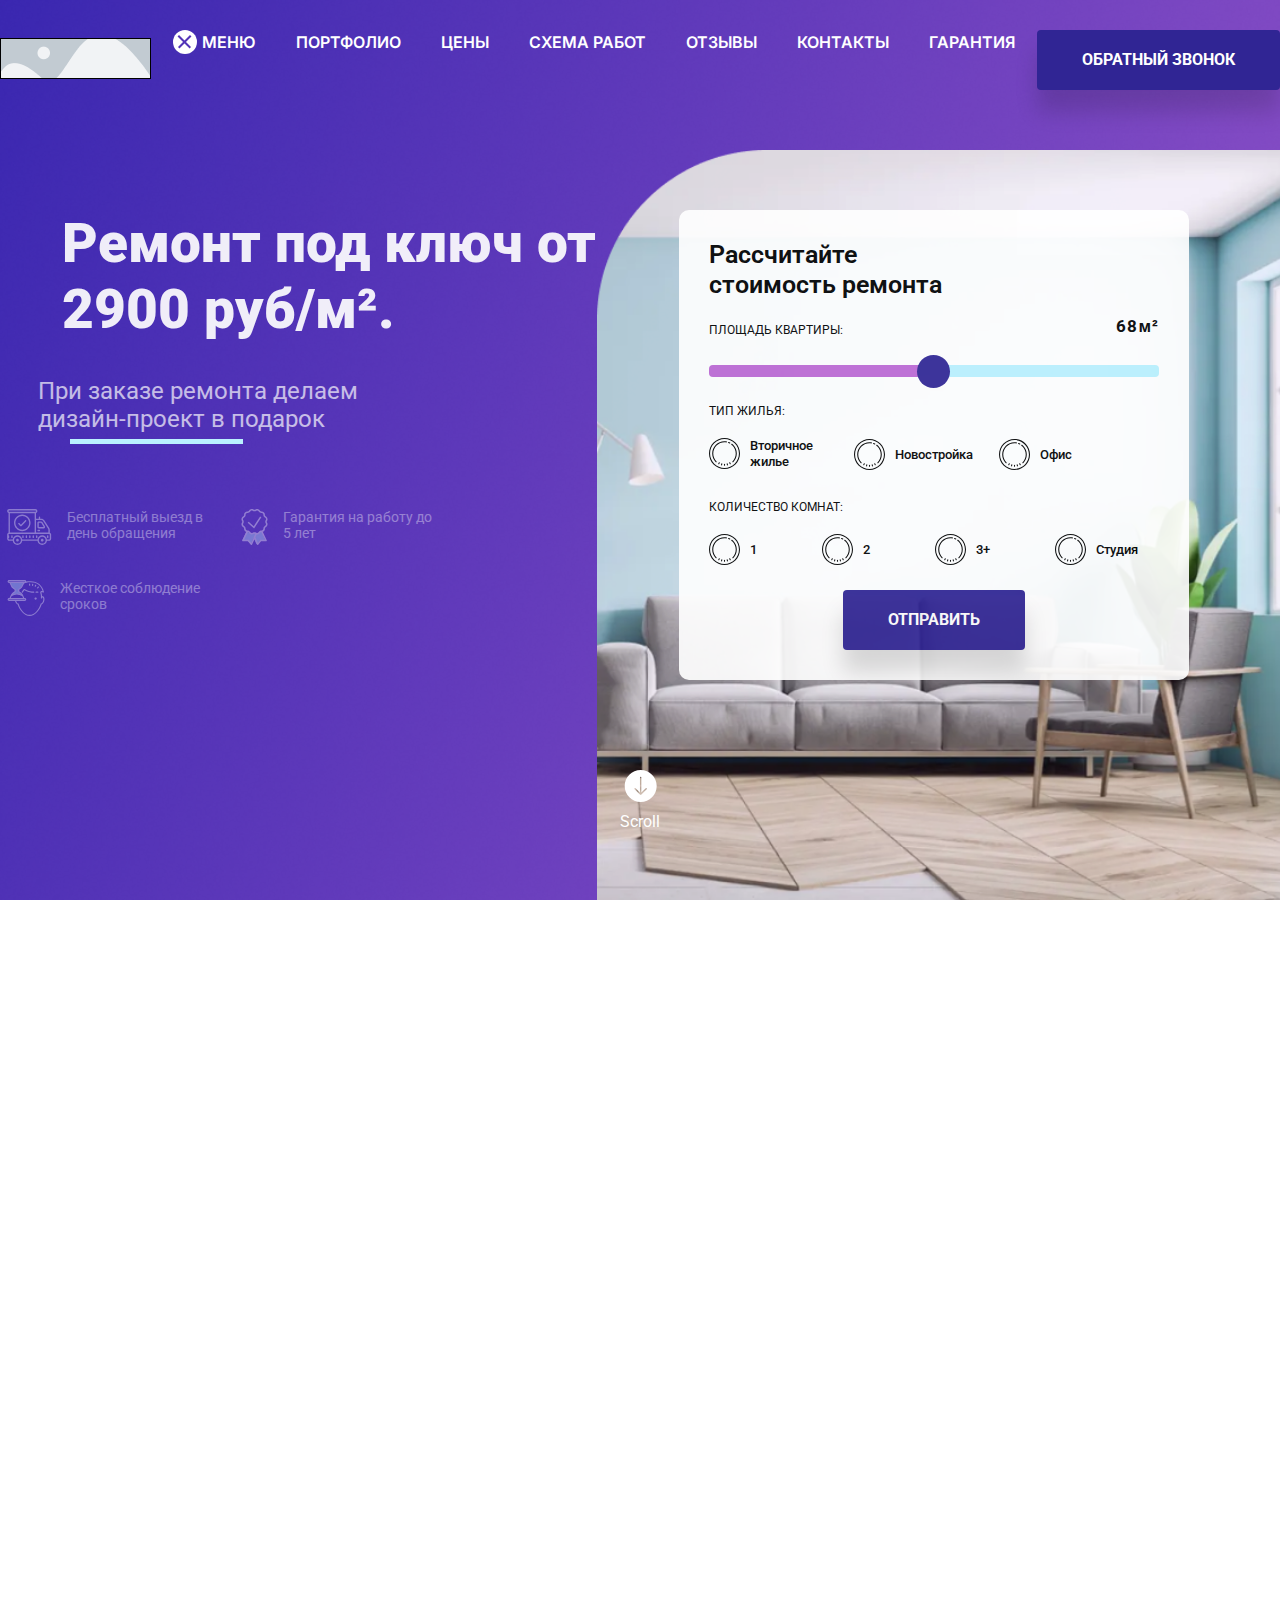
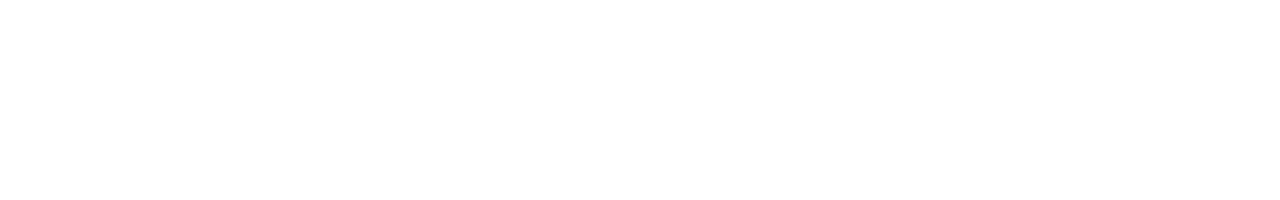
==== index.html @ f73b8dbe "first commit" ====
<!DOCTYPE html>
<html lang="en">

<head>
    <meta charset="UTF-8">
    <meta name="viewport" content="width=device-width, initial-scale=1.0">
    <link rel="stylesheet" href="/style.css">
    <link rel="preconnect" href="https://fonts.googleapis.com">
    <link rel="preconnect" href="https://fonts.gstatic.com" crossorigin>
    <link href="https://fonts.googleapis.com/css2?family=Roboto:wght@400;500;700;900&display=swap" rel="stylesheet">
    <link rel="preconnect" href="https://fonts.googleapis.com">
    <link rel="preconnect" href="https://fonts.gstatic.com" crossorigin>
    <link href="https://fonts.googleapis.com/css2?family=Inter&display=swap" rel="stylesheet">
    <script src="https://code.jquery.com/jquery-3.6.0.min.js"></script>
    <title>Тестовое задание</title>
</head>

<body>
    <header class="header">
        <a href="/index.html"><img class="header_logo" src="/img/logo.png" alt="logo"></a>
        <div class="links">
            <div class="link_close-btn">
                <img class="link_close-btn_img" src="/img/close_btn.svg" alt="close_btn">
                <a class="link" href="#">Меню</a>
            </div>
            <a href="#" class="link">Портфолио</a>
            <a href="/price.html" class="link">Цены</a>
            <a href="#" class="link">Схема работ</p>
                <a href="#" class="link">Отзывы</a>
                <a href="#" class="link">Контакты</a>
                <a href="#" class="link">Гарантия</a>
        </div>
        <button class="header_btn">Обратный звонок</button>
    </header>

    <div class="container-main-bn">
        <div class="container_promo">
            <p class="container_promo-heading animatedLeft">Ремонт под ключ от 2900 руб/м².</p>
            <p class="text-order animatedLeft">При заказе ремонта делаем дизайн-проект в подарок</p>
            <hr>
            <div class="container_advantages animatedLeft">
                <div class="container_advantages-item">
                    <img src="/img/car.svg" alt="#">
                    <p>Бесплатный выезд в день обращения</p>
                </div>
                <div class="container_advantages-item">
                    <img src="/img/garant.svg" alt="#">
                    <p>Гарантия на работу до 5 лет</p>
                </div>
                <div class="container_advantages-item">
                    <img src="/img/srok.svg" alt="#">
                    <p>Жесткое соблюдение сроков</p>
                </div>
            </div>
        </div>

        <div class="container_calculate_cost animatedRight">
            <p class="container_calculate_cost-heading">Рассчитайте стоимость ремонта</p>
            <div class="container_calculate_cost-square">
                <p class="container_calculate_cost-square-heading">
                    Площадь квартиры:
                </p>
                <p class="container_calculate_cost-square-value">
                    <span id="square-value">68</span>м²
                </p>
            </div>
            <input class="container_calculate_cost-range slider-progress" type="range" max="118" min="18">
            <p class="container_calculate_cost-radio">Тип жилья:</p>
            <div class="container_calculate_cost-radio-items">
                <div class="container_calculate_cost-radio-item">
                    <input type="radio" name="typeOfHousing" value="Вторичное жилье" id="secondHousing">
                    <label for="secondHousing">Вторичное жилье</label>
                </div>
                <div class="container_calculate_cost-radio-item">
                    <input type="radio" name="typeOfHousing" value="Новостройка" id="newBuilding">
                    <label for="newBuilding">Новостройка</label>
                </div>
                <div class="container_calculate_cost-radio-item">
                    <input type="radio" name="typeOfHousing" value="Офис" id="office">
                    <label for="office">Офис</label>
                </div>
            </div>
            <p class="container_calculate_cost-radio rooms">Количество комнат:</p>
            <div class="container_calculate_cost-radio-items rooms-items">
                <div class="container_calculate_cost-radio-item">
                    <input type="radio" name="countOfRooms" value="1" id="one">
                    <label for="one">1</label>
                </div>
                <div class="container_calculate_cost-radio-item">
                    <input type="radio" name="countOfRooms" value="2" id="two">
                    <label for="two">2</label>
                </div>
                <div class="container_calculate_cost-radio-item">
                    <input type="radio" name="countOfRooms" value="3+" id="threePlus">
                    <label for="threePlus">3+</label>
                </div>
                <div class="container_calculate_cost-radio-item">
                    <input type="radio" name="countOfRooms" value="Студия" id="studio">
                    <label for="studio">Студия</label>
                </div>
            </div>
            <button class="container_calculate_cost-btn">Отправить</button>

        </div>
        <div class="photo-container">
            <img id="scrollingImage" class="animatedRightPhoto" src="/img/img-right.png">
        </div>
    </div>
    <div class="arrow-down">
        <img src="/img/arrow_down.svg" alt="arrow-down">
        <p>Scroll</p>
    </div>
    <div class="block-down">
    </div>


    <script src="/scripts/script.js"></script>


</body>

</html>
---- style.css ----
* {
  box-sizing: border-box;
  margin: 0;
  padding: 0;
  font-family: "Roboto", sans-serif;
}

a{
  text-decoration: none;
  color: #fff;
}

body {
  background-image: url("/img/bg.png");
  background-repeat: no-repeat;
  background-attachment: fixed;
  background-size: cover;
  display: flex;
  flex-direction: column;
  align-items: center;
  overflow-x: hidden;
}

.header {
  display: flex;
  align-items: center;
  max-width: 1440px;
  width: 100%;
  margin-top: 30px;
  justify-content: space-between;
}

.header_btn {
  background-color: #302594;
  color: #fff;
  border-radius: 4px;
  border: none;
  outline: none;
  padding: 0px 45px;
  font-size: 16px;
  font-weight: 700;
  line-height: 60px;
  cursor: pointer;
  box-shadow: 0px 22px 22px 0px rgba(0, 0, 0, 0.15);
  text-transform: uppercase;
}

.links {
  color: #fff;
  display: flex;
  gap: 40px;
  align-items: center;
  align-self: flex-start;
}

.link{
  font-size: 16px;
  font-style: normal;
  font-weight: 600;
  line-height: normal;
  text-transform: uppercase;
  font-family: "Inter", sans-serif;
  cursor: pointer;
}

.link_close-btn {
  display: flex;
  align-items: center;
}

.link_close-btn_img {
  margin-right: 5px;
  cursor: pointer;
}

.container-main-bn{
  display: flex;
  height: calc(100vh - 190px);
  align-items: center;
  gap: 30px;
  justify-content: center;
}

.container_promo{
  max-width: 570px;
  width: 100vw; 
  max-height: 470px;
  height: 100vh;
  z-index: 100;
}

.container_promo-heading {
  color: #fff;
  font-size: 55px;
  font-style: normal;
  font-weight: 900;
  line-height: 66px;
}

.text-order {
  font-size: 24px;
  font-style: normal;
  font-weight: 400;
  line-height: normal;
  max-width: 332px;
  margin-top: 35px;
  margin-bottom: 6px;
  color: #fff;
}

hr {
  background-color: #baf1ff;
  width: 173px;
  height: 5px;
  border: none;
  margin-bottom: 65px;
}

.container_advantages {
  max-width: 451px;
  flex-wrap: wrap;
  display: flex;
  font-size: 14px;
  gap: 35px;
}

.container_advantages-item {
  color: #fff;
  display: flex;
  max-width: 199px;
  height: 36px;
  gap: 15px;
}

.container_calculate_cost {
  background-color: #fff;
  padding: 30px;
  border-radius: 10px;
  max-width: 510px;
  width: 100vw;
  max-height: 470px;
  display: flex;
  flex-direction: column;
  z-index: 100;
}

.container_calculate_cost-square {
  display: flex;
  justify-content: space-between;
  align-items: flex-end;
  margin-bottom: 21px;
  width: 100%;
}

.container_calculate_cost-heading {
  font-size: 25px;
  font-weight: 600;
  line-height: 30px;
  max-width: 265px;
}

.container_calculate_cost-square-heading {
  font-size: 12px;
  margin-top: 24px;
  font-weight: 400;
  line-height: 13px;
  text-transform: uppercase;
}

.container_calculate_cost-square-value {
  font-family: Arial;
  font-size: 17px;
  font-style: normal;
  font-weight: 700;
  line-height: 20px;
  letter-spacing: 1px;
}

.container_calculate_cost-range {
  height: 33px;
  -webkit-appearance: none;
  width: 100%;
  cursor: pointer;
}

.container_calculate_cost-range.slider-progress {
  --range: calc(var(--max) - var(--min));
  --ratio: calc((var(--value) - var(--min)) / var(--range));
  --sx: calc(0.5 * 33px + var(--ratio) * (100% - 33px));
}

.container_calculate_cost-range:focus {
  outline: none;
}

/*webkit*/
.container_calculate_cost-range::-webkit-slider-thumb {
  -webkit-appearance: none;
  width: 33px;
  height: 33px;
  border-radius: 100px;
  background: #302594;
  border: none;
  box-shadow: none;
  margin-top: calc(12px * 0.5 - 33px * 0.5);
}

.container_calculate_cost-range::-webkit-slider-runnable-track {
  height: 12px;
  border: none;
  border-radius: 4px;
  background: #baf1ff;
  box-shadow: none;
}

.container_calculate_cost-range.slider-progress::-webkit-slider-runnable-track {
  background: linear-gradient(#be69d5, #be69d5) 0 / var(--sx) 100% no-repeat,
    #baf1ff;
}

/*mozilla*/
.container_calculate_cost-range::-moz-range-thumb {
  width: 33px;
  height: 33px;
  border-radius: 100px;
  background: #302594;
  border: none;
  box-shadow: none;
}

.container_calculate_cost-range::-moz-range-track {
  height: 12px;
  border: none;
  background: #baf1ff;
  box-shadow: none;
  
}

.container_calculate_cost-range.slider-progress::-moz-range-track {
  background: linear-gradient(#be69d5, #be69d5) 0 / var(--sx) 100% no-repeat,
    #baf1ff;
}

/*ms*/
.container_calculate_cost-range::-ms-fill-upper {
  background: transparent;
  border-color: transparent;
}

.container_calculate_cost-range::-ms-fill-lower {
  background: transparent;
  border-color: transparent;
}

.container_calculate_cost-range::-ms-thumb {
  width: 33px;
  height: 33px;
  border-radius: 100px;
  background: #302594;
  border: none;
  box-shadow: none;
  margin-top: 0;
  box-sizing: border-box;
}

.container_calculate_cost-range::-ms-track {
  height: 12px;
  border-radius: 0;
  background: #baf1ff;
  border: none;
  box-shadow: none;
  box-sizing: border-box;
}

.container_calculate_cost-range.slider-progress::-ms-fill-lower {
  height: 12px;
  border-radius: 0px 0 0 0px;
  margin: -undefined 0 -undefined -undefined;
  background: #be69d5;
  border: none;
  border-right-width: 0;
}


.container_calculate_cost-radio-items{
  display: flex;
  margin-top: 20px;
  max-width: 372px;
  gap: 35px;
  
}

.container_calculate_cost-radio{
  font-size: 12px;
  text-transform: uppercase;
  margin-top: 20px;
}

.rooms{
  margin-top: 30px;
}

.container_calculate_cost-radio-item{
  display: flex;
  align-items: center;
  font-size: 13px;
  font-weight: 500;
  max-width: 110px;
  cursor: pointer;
}

.container_calculate_cost-radio-item input{
  display: none;
}

.container_calculate_cost-radio-item label{
  background: url(/img/radio_btn.svg);
  cursor: pointer;
  line-height: 31px;
  background-repeat: no-repeat;
  padding-left: 41px;
  display: inline-block;
  vertical-align: middle;
}

.container_calculate_cost-radio-item label[for="secondHousing"]{
  line-height: 16px;
}

.container_calculate_cost-radio-item input[type="radio"]:checked + label{
  background: url(/img/radio_btn_selected.svg);
  background-repeat: no-repeat;
}

.rooms-items{
  gap: 65px;
}

.container_calculate_cost-btn{
  background-color: #302594;
  color: #fff;
  border-radius: 4px;
  border: none;
  outline: none;
  padding: 0px 45px;
  font-size: 16px;
  font-weight: 700;
  line-height: 60px;
  cursor: pointer;
  box-shadow: 0px 22px 22px 0px rgba(0, 0, 0, 0.15);
  text-transform: uppercase;
  margin-top: 25px;
  align-self: center;
}



.arrow_down img{
  width: 32px;
  height: 32px;
  cursor: pointer;
}

.animatedLeft {
  position: relative;
  left: -100px;
  opacity: 0;
}

.animatedRight {
  position: relative;
  right: -100px;
  opacity: 0;
}

.animatedRightPhoto{
  position: absolute;
  opacity: 0;
  top: 150px;
  right: -250px;
  height: calc(100vh - 150px);
}

.block-down{
  background-color: #fff;
  height: 100vh;
  width: 100%;
}

.arrow-down {
  position: relative;
  bottom: 30px;
  margin: 0 auto;
  display: flex;
  flex-direction: column;
  gap: 10px;
  color: #fff;
  align-items: center;
  cursor: pointer;
  height: 100px;
}

.find-product{
  display: flex;
  gap: 10px;
}

.find-product input{
  padding: 5px 5px 5px 15px;
  font-size: 16px;
  outline: none;
  border-radius: 4px;
  border: none;
  width: 300px;
}
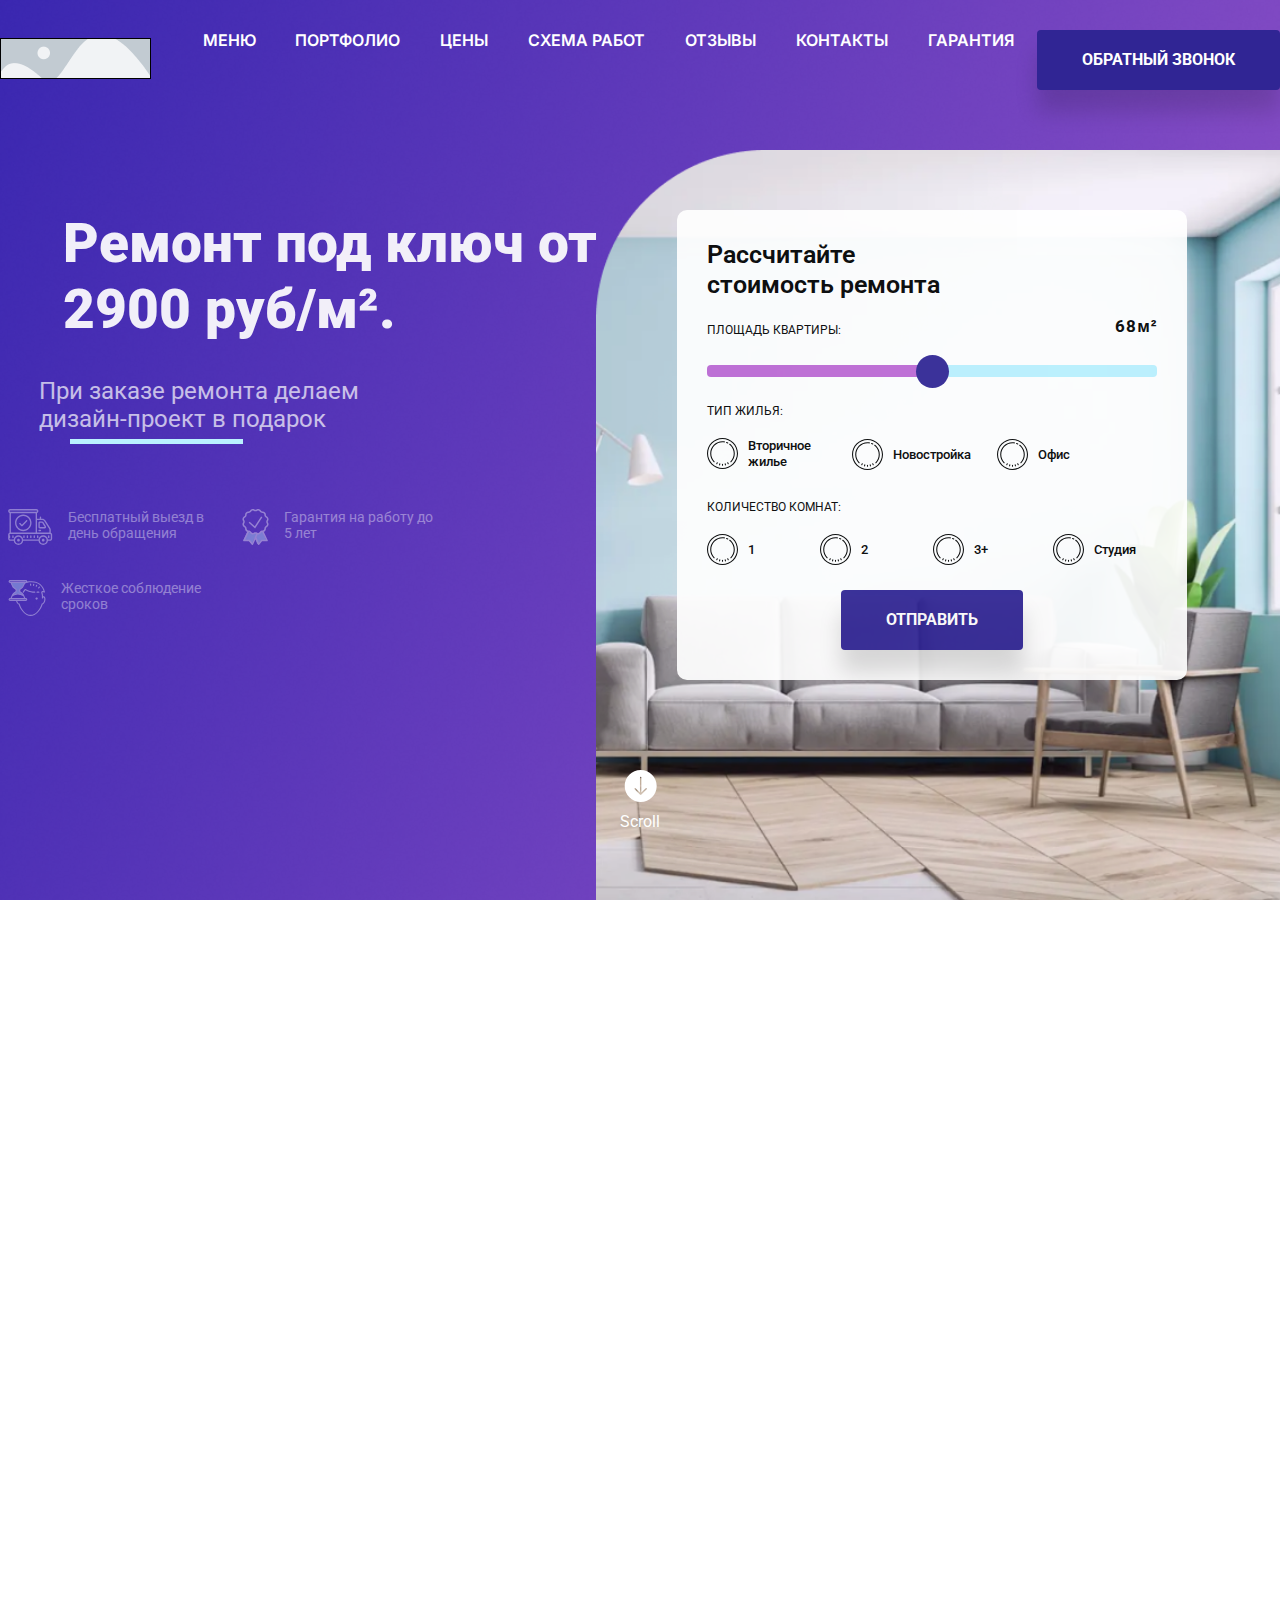
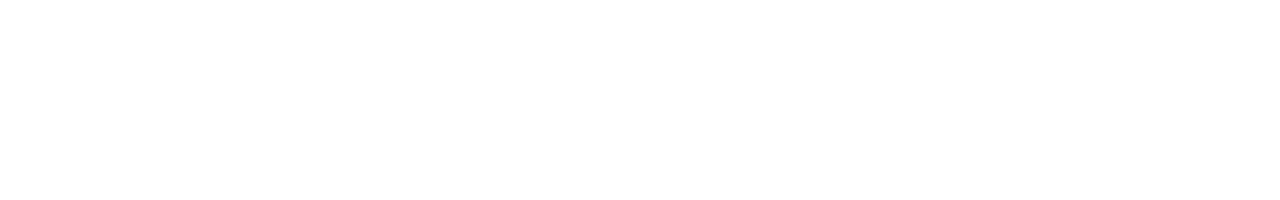
==== commit b8e7d3cb: "Настройка вывода записей в таблицу" ====
--- a/index.html
+++ b/index.html
@@ -20,8 +20,14 @@
         <a href="/index.html"><img class="header_logo" src="/img/logo.png" alt="logo"></a>
         <div class="links">
             <div class="link_close-btn">
-                <img class="link_close-btn_img" src="/img/close_btn.svg" alt="close_btn">
-                <a class="link" href="#">Меню</a>
+                <img class="link_close-btn_img" src="/img/close_btn.svg" alt="close_btn" onclick="closeMenu()">
+                <a class="link" onclick="showMenu()">Меню</a>
+                <div class="link_close_menu">
+                    <a href="#" class="link">Услуги</a>
+                    <a href="#" class="link">Статьи</a>
+                    <a href="#" class="link">Вакансии</a>
+                    <a href="#" class="link">Франшиза</a>
+                </div>
             </div>
             <a href="#" class="link">Портфолио</a>
             <a href="/price.html" class="link">Цены</a>
--- a/style.css
+++ b/style.css
@@ -61,16 +61,41 @@
   text-transform: uppercase;
   font-family: "Inter", sans-serif;
   cursor: pointer;
+  height: 24px;
 }
 
 .link_close-btn {
   display: flex;
   align-items: center;
+  cursor: pointer;
+  position: relative;
+  width: 81px;
+  padding-left: 29px;
 }
 
 .link_close-btn_img {
-  margin-right: 5px;
-  cursor: pointer;
+  left: 0;
+  display: none;
+  position: absolute;
+}
+
+.link_close_menu{
+  left: 0;
+  position: absolute;
+  width: 155px;
+  height: 125px;
+  top: 40px;
+  background: #fff;
+  border-radius: 7px;
+  padding: 10px 20px;
+  flex-direction: column;
+  gap: 10px;
+  z-index: 1000;
+  display: none;
+}
+
+.link_close_menu a{
+  color: #5C39BA;
 }
 
 .container-main-bn{
@@ -412,4 +437,30 @@
   border-radius: 4px;
   border: none;
   width: 300px;
-}+}
+
+.products{
+  display: flex;
+  flex-direction: column;
+  align-items: center;
+  color: #000;
+  padding: 15px;
+  gap: 10px;
+  border-collapse: collapse;
+  background: #fff;
+  border-radius: 4px;
+}
+
+.products p{
+  font-size: 20px;
+}
+
+.products table{
+  max-width: 1440px;
+  line-height: 1.1;
+}
+
+.products td, .products th{
+  border: solid 1px;
+  padding: 3px 7px;
+}
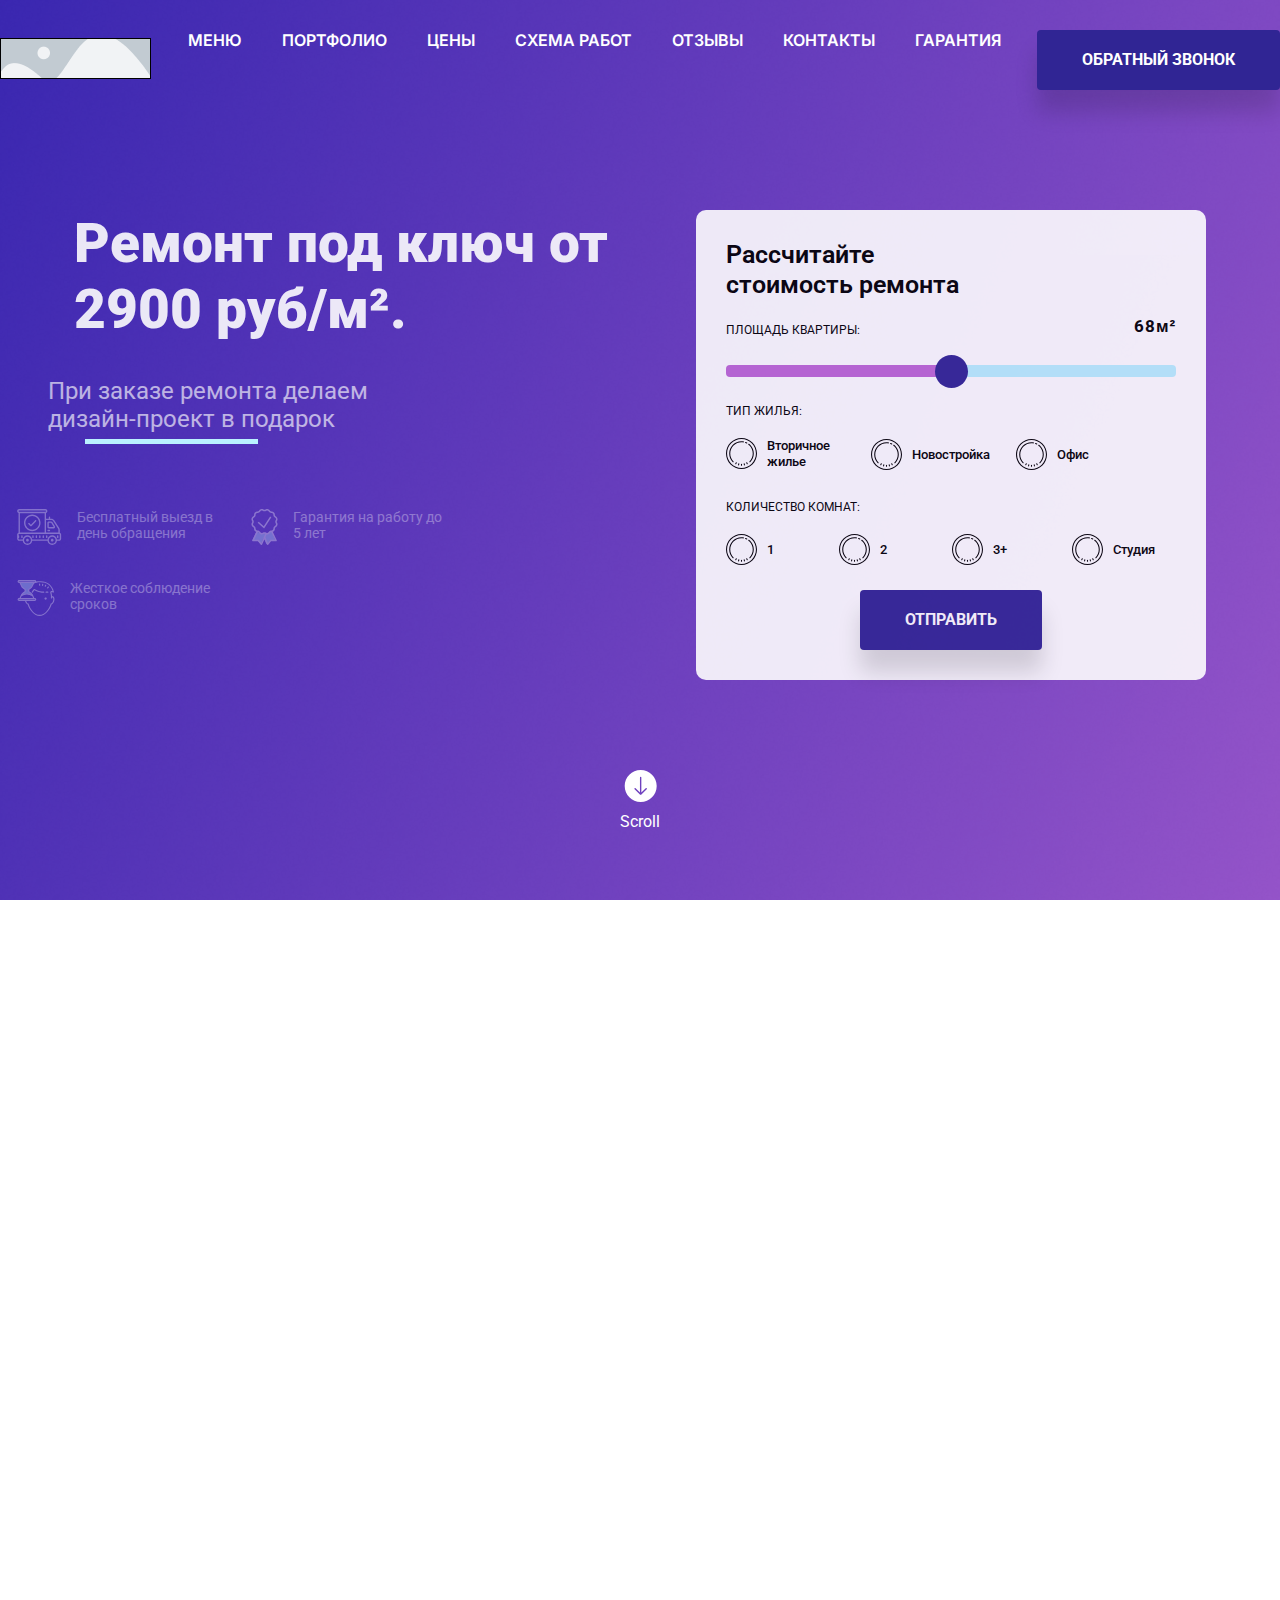
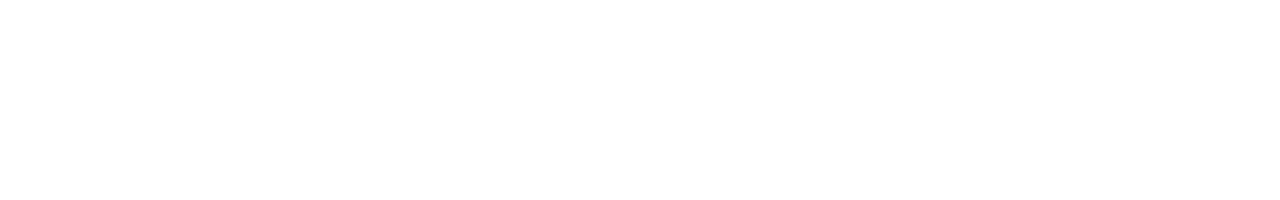
==== commit d03d9df0: "добавил файл responsive.css сделав адаптив, также добавил маленькие добавления в css" ====
--- a/index.html
+++ b/index.html
@@ -5,6 +5,7 @@
     <meta charset="UTF-8">
     <meta name="viewport" content="width=device-width, initial-scale=1.0">
     <link rel="stylesheet" href="/style.css">
+    <link rel="stylesheet" href="/responsive.css">
     <link rel="preconnect" href="https://fonts.googleapis.com">
     <link rel="preconnect" href="https://fonts.gstatic.com" crossorigin>
     <link href="https://fonts.googleapis.com/css2?family=Roboto:wght@400;500;700;900&display=swap" rel="stylesheet">
@@ -20,14 +21,8 @@
         <a href="/index.html"><img class="header_logo" src="/img/logo.png" alt="logo"></a>
         <div class="links">
             <div class="link_close-btn">
-                <img class="link_close-btn_img" src="/img/close_btn.svg" alt="close_btn" onclick="closeMenu()">
-                <a class="link" onclick="showMenu()">Меню</a>
-                <div class="link_close_menu">
-                    <a href="#" class="link">Услуги</a>
-                    <a href="#" class="link">Статьи</a>
-                    <a href="#" class="link">Вакансии</a>
-                    <a href="#" class="link">Франшиза</a>
-                </div>
+                <img class="link_close-btn_img" src="/img/close_btn.svg" alt="close_btn">
+                <a class="link" href="#">Меню</a>
             </div>
             <a href="#" class="link">Портфолио</a>
             <a href="/price.html" class="link">Цены</a>
@@ -120,9 +115,7 @@
     </div>
 
 
+
     <script src="/scripts/script.js"></script>
-
-
 </body>
-
 </html>--- a/style.css
+++ b/style.css
@@ -61,46 +61,24 @@
   text-transform: uppercase;
   font-family: "Inter", sans-serif;
   cursor: pointer;
-  height: 24px;
 }
 
 .link_close-btn {
   display: flex;
   align-items: center;
-  cursor: pointer;
-  position: relative;
-  width: 81px;
-  padding-left: 29px;
 }
 
 .link_close-btn_img {
-  left: 0;
-  display: none;
-  position: absolute;
-}
-
-.link_close_menu{
-  left: 0;
-  position: absolute;
-  width: 155px;
-  height: 125px;
-  top: 40px;
-  background: #fff;
-  border-radius: 7px;
-  padding: 10px 20px;
-  flex-direction: column;
-  gap: 10px;
-  z-index: 1000;
-  display: none;
-}
-
-.link_close_menu a{
-  color: #5C39BA;
+  margin-right: 5px;
+  cursor: pointer;
 }
 
 .container-main-bn{
   display: flex;
   height: calc(100vh - 190px);
+  width: 100%;
+  max-width: 1920px;
+  padding: 0px 20px;
   align-items: center;
   gap: 30px;
   justify-content: center;
@@ -404,6 +382,7 @@
   top: 150px;
   right: -250px;
   height: calc(100vh - 150px);
+
 }
 
 .block-down{
@@ -439,28 +418,8 @@
   width: 300px;
 }
 
-.products{
-  display: flex;
-  flex-direction: column;
-  align-items: center;
-  color: #000;
-  padding: 15px;
-  gap: 10px;
-  border-collapse: collapse;
-  background: #fff;
-  border-radius: 4px;
-}
-
-.products p{
-  font-size: 20px;
-}
-
-.products table{
-  max-width: 1440px;
-  line-height: 1.1;
-}
-
-.products td, .products th{
-  border: solid 1px;
-  padding: 3px 7px;
-}
+.link_close-btn_img{
+  display: none;
+}
+
+
--- a/responsive.css
+++ b/responsive.css
@@ -0,0 +1,74 @@
+@media (max-width: 1660px) {
+  .photo-container {
+    display: none;
+  }
+}
+
+@media (max-width: 1200px) {
+  .links {
+    display: none;
+  }
+}
+
+@media (max-width: 1100px) {
+  .container_promo {
+    display: flex;
+    flex-direction: column;
+    align-items: center;
+    max-height: 320px;
+    padding: 0px 20px;
+  }
+  .container-main-bn {
+    display: flex;
+    flex-direction: column;
+  }
+
+
+  .container_promo-heading {
+    text-align: center;
+    font-size: 45px;
+  }
+
+  .text-order {
+    margin: 15px 0px;
+    text-align: center;
+  }
+  hr {
+    display: none;
+  }
+  .container_advantages {
+    margin: 15px 0px;
+    justify-content: center;
+    gap: 20px;
+  }
+
+  .rooms-items {   
+    gap: 35px;
+  }
+}
+
+@media (min-width: 992px) {
+}
+
+@media (min-width: 768px) {
+}
+
+@media (max-width: 457px) {
+    .container_calculate_cost-radio-items{
+        gap: 35px;
+    }
+    .rooms-items{
+        gap:20px;
+    }
+    .text-order {
+        margin: 10px 0px;
+        text-align: center;
+      }
+    .container_promo-heading{
+        font-size: 35px;
+        line-height: 45px;
+    }
+}
+
+@media (min-width: 320px) {
+}
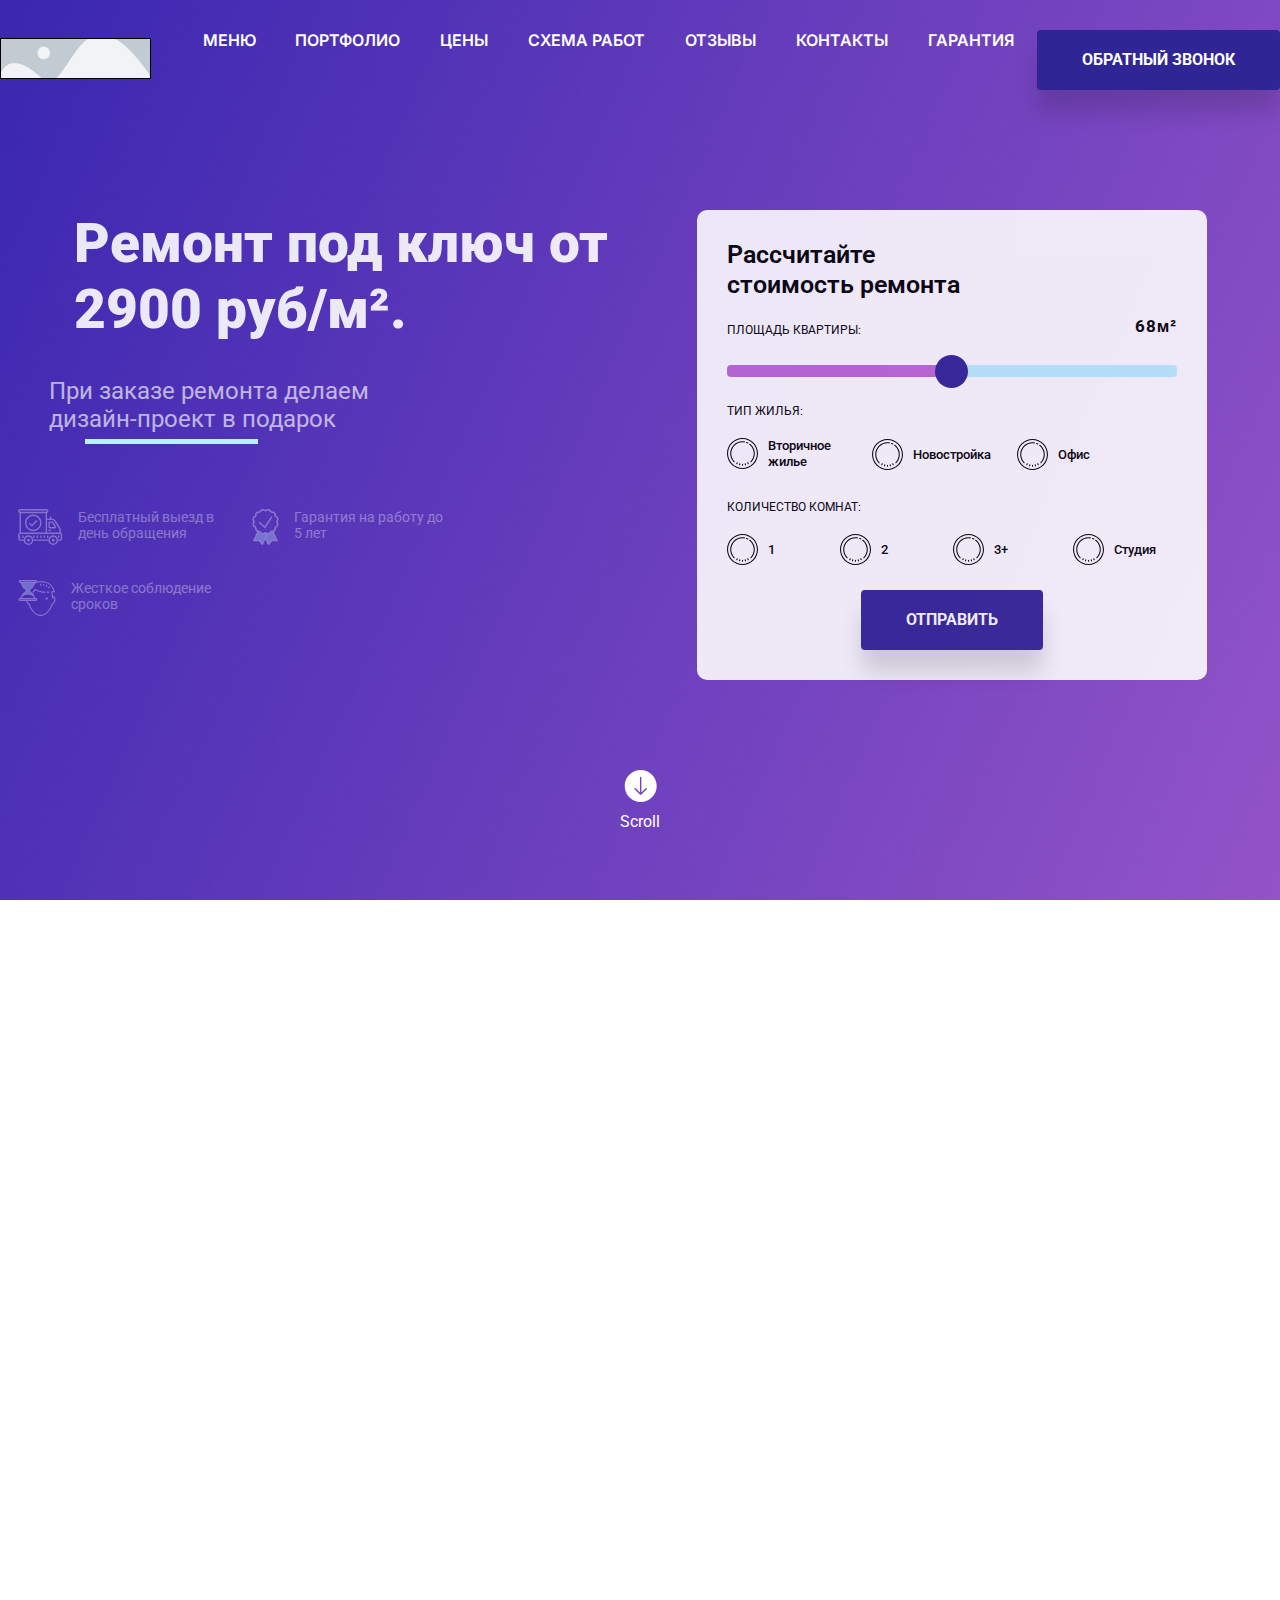
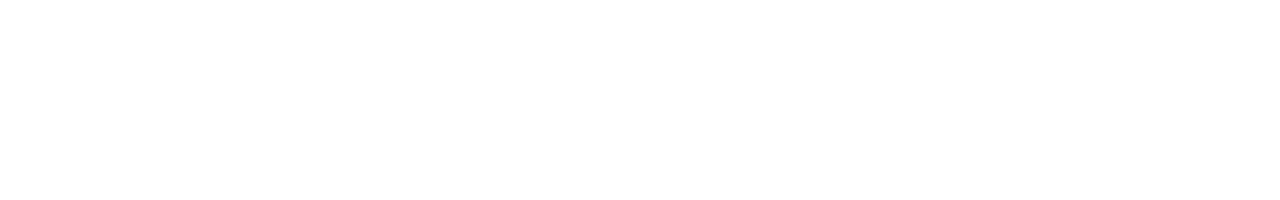
==== commit ef2fcfdb: "Merge branch 'php'" ====
--- a/index.html
+++ b/index.html
@@ -21,8 +21,14 @@
         <a href="/index.html"><img class="header_logo" src="/img/logo.png" alt="logo"></a>
         <div class="links">
             <div class="link_close-btn">
-                <img class="link_close-btn_img" src="/img/close_btn.svg" alt="close_btn">
-                <a class="link" href="#">Меню</a>
+                <img class="link_close-btn_img" src="/img/close_btn.svg" alt="close_btn" onclick="closeMenu()">
+                <a class="link" onclick="showMenu()">Меню</a>
+                <div class="link_close_menu">
+                    <a href="#" class="link">Услуги</a>
+                    <a href="#" class="link">Статьи</a>
+                    <a href="#" class="link">Вакансии</a>
+                    <a href="#" class="link">Франшиза</a>
+                </div>
             </div>
             <a href="#" class="link">Портфолио</a>
             <a href="/price.html" class="link">Цены</a>
--- a/style.css
+++ b/style.css
@@ -61,16 +61,41 @@
   text-transform: uppercase;
   font-family: "Inter", sans-serif;
   cursor: pointer;
+  height: 24px;
 }
 
 .link_close-btn {
   display: flex;
   align-items: center;
+  cursor: pointer;
+  position: relative;
+  width: 81px;
+  padding-left: 29px;
 }
 
 .link_close-btn_img {
-  margin-right: 5px;
-  cursor: pointer;
+  left: 0;
+  display: none;
+  position: absolute;
+}
+
+.link_close_menu{
+  left: 0;
+  position: absolute;
+  width: 155px;
+  height: 125px;
+  top: 40px;
+  background: #fff;
+  border-radius: 7px;
+  padding: 10px 20px;
+  flex-direction: column;
+  gap: 10px;
+  z-index: 1000;
+  display: none;
+}
+
+.link_close_menu a{
+  color: #5C39BA;
 }
 
 .container-main-bn{
@@ -418,8 +443,28 @@
   width: 300px;
 }
 
-.link_close-btn_img{
-  display: none;
-}
-
-
+.products{
+  display: flex;
+  flex-direction: column;
+  align-items: center;
+  color: #000;
+  padding: 15px;
+  gap: 10px;
+  border-collapse: collapse;
+  background: #fff;
+  border-radius: 4px;
+}
+
+.products p{
+  font-size: 20px;
+}
+
+.products table{
+  max-width: 1440px;
+  line-height: 1.1;
+}
+
+.products td, .products th{
+  border: solid 1px;
+  padding: 3px 7px;
+}
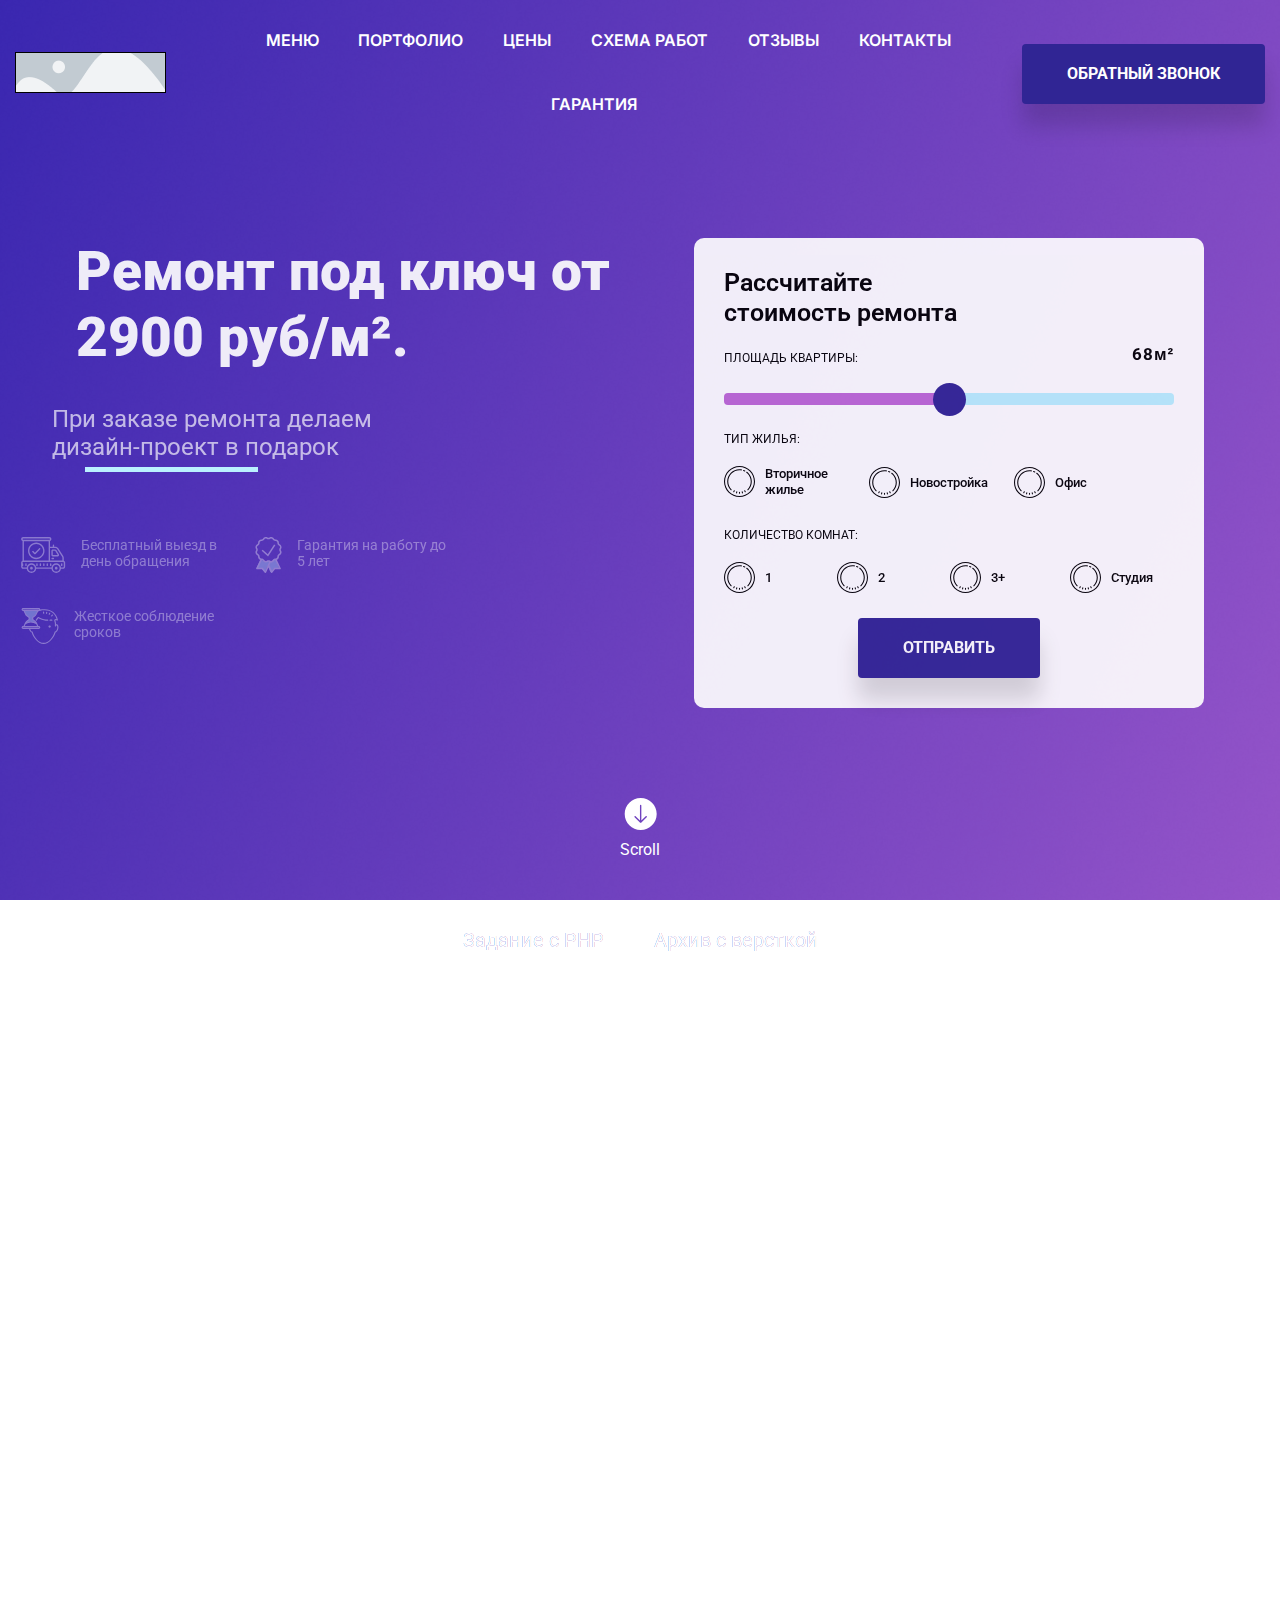
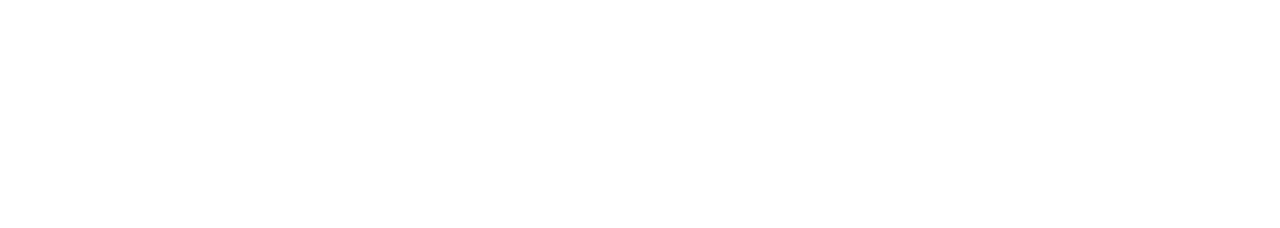
==== commit e715ebfd: "Адаптив" ====
--- a/index.html
+++ b/index.html
@@ -3,7 +3,7 @@
 
 <head>
     <meta charset="UTF-8">
-    <meta name="viewport" content="width=device-width, initial-scale=1.0">
+    <meta name="viewport" content="width=device-width, initial-scale=1.0, maximum-scale=1.0, user-scalable=no">
     <link rel="stylesheet" href="/style.css">
     <link rel="stylesheet" href="/responsive.css">
     <link rel="preconnect" href="https://fonts.googleapis.com">
@@ -117,8 +117,10 @@
         <img src="/img/arrow_down.svg" alt="arrow-down">
         <p>Scroll</p>
     </div>
-    <div class="block-down">
-    </div>
+    <footer class="block-down">
+        <a href="/price.html">Задание с PHP</a>
+        <a href="/img/bg.png" download="Верстка_тестового_задания">Архив с версткой</a>
+    </footer>
 
 
 
--- a/style.css
+++ b/style.css
@@ -21,6 +21,18 @@
   overflow-x: hidden;
 }
 
+body::-webkit-scrollbar {
+  width: 12px;
+}
+
+body::-webkit-scrollbar-track {
+  background: transparent;
+}
+
+body::-webkit-scrollbar-thumb {
+  background-color: #302594;
+}
+
 .header {
   display: flex;
   align-items: center;
@@ -43,6 +55,7 @@
   cursor: pointer;
   box-shadow: 0px 22px 22px 0px rgba(0, 0, 0, 0.15);
   text-transform: uppercase;
+  text-wrap: nowrap;
 }
 
 .links {
@@ -414,6 +427,15 @@
   background-color: #fff;
   height: 100vh;
   width: 100%;
+  background: url(/img/bg.png);
+  background-clip: text;
+  display: flex;
+  justify-content: center;
+  gap: 50px;
+}
+
+.block-down a{
+  font-size: 20px;
 }
 
 .arrow-down {
--- a/responsive.css
+++ b/responsive.css
@@ -4,9 +4,19 @@
   }
 }
 
-@media (max-width: 1200px) {
+@media (max-width: 1300px) {
+  body{
+    padding: 0 15px;
+  }
+
+  .header{
+    gap: 10px;
+  }
+
   .links {
-    display: none;
+    display: flex;
+    flex-wrap: wrap;
+    justify-content: center;
   }
 }
 
@@ -21,8 +31,9 @@
   .container-main-bn {
     display: flex;
     flex-direction: column;
+    height: auto;
+    margin-top: 10px;
   }
-
 
   .container_promo-heading {
     text-align: center;
@@ -44,6 +55,14 @@
 
   .rooms-items {   
     gap: 35px;
+  }
+
+  .arrow-down{
+    display: none;
+  }
+
+  .block-down{
+    margin-top: 20px;
   }
 }
 
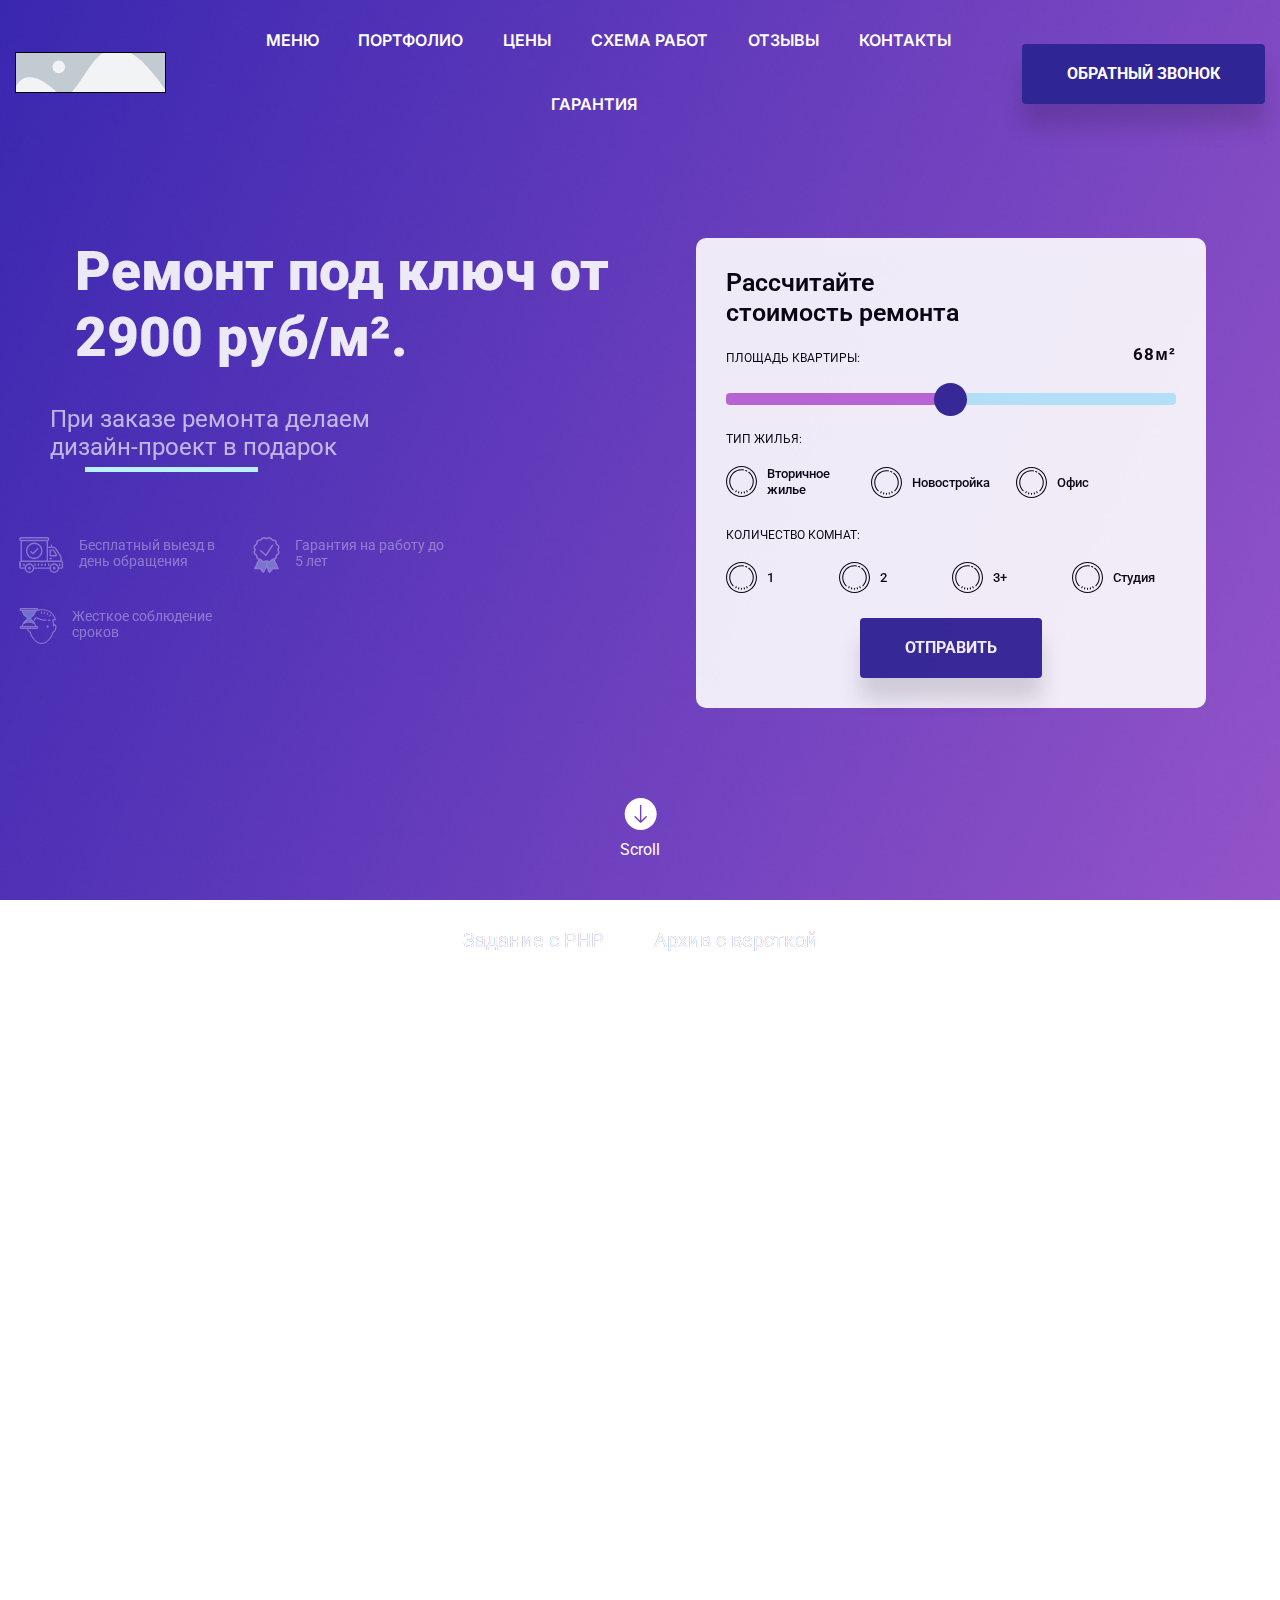
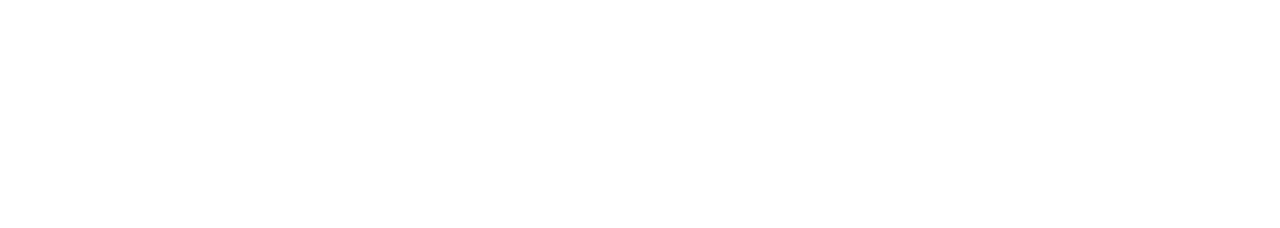
==== commit f4a540b8: "Доработка адаптива" ====
--- a/index.html
+++ b/index.html
@@ -36,6 +36,56 @@
                 <a href="#" class="link">Отзывы</a>
                 <a href="#" class="link">Контакты</a>
                 <a href="#" class="link">Гарантия</a>
+        </div>
+        <div class="mobile-menu">
+            <div class="wrapper">
+                <nav>
+                  <input type="checkbox" id="menu" name="menu" class="m-menu__checkbox">
+                  <label class="m-menu__toggle" for="menu">
+                    <svg width="35" height="35" viewBox="0 0 24 24" fill="none" stroke="#fff" stroke-width="2" stroke-linecap="butt" stroke-linejoin="arcs"><line x1="3" y1="12" x2="21" y2="12"></line><line x1="3" y1="6" x2="21" y2="6"></line><line x1="3" y1="18" x2="21" y2="18"></line></svg>
+                  </label>
+                  <label class="m-menu__overlay" for="menu"></label>
+                
+                  <div class="m-menu">
+                    <div class="m-menu__header">
+                      <label class="m-menu__toggle" for="menu">
+                        <svg width="35" height="35" viewBox="0 0 24 24" fill="none" stroke="#000000" stroke-width="2" stroke-linecap="butt" stroke-linejoin="arcs">
+                          <line x1="18" y1="6" x2="6" y2="18"></line>
+                          <line x1="6" y1="6" x2="18" y2="18"></line>
+                        </svg>
+                      </label>
+                      <span></span>
+                    </div>
+                    <ul>
+                      <li>
+                        <label class="a-label__chevron" for="item-2">Меню</label>
+                        <input type="checkbox" id="item-2" name="item-2" class="m-menu__checkbox">
+                        <div class="m-menu">
+                          <div class="m-menu__header">
+                            <label class="m-menu__toggle" for="item-2">
+                              <svg width="35" height="35" viewBox="0 0 24 24" fill="none" stroke="#000000" stroke-width="2" stroke-linecap="butt" stroke-linejoin="arcs">
+                                <path d="M19 12H6M12 5l-7 7 7 7"/>
+                              </svg>
+                            </label>
+                            <span>Меню</span>
+                          </div>
+                          <ul>
+                            <li><a href="#">Услуги</a></li>
+                            <li><a href="#">Статьи</a></li>
+                            <li><a href="#">Вакансии</a></li>
+                            <li><a href="#">Франшиза</a></li>
+                        </div>
+                      </li>
+                      <li><a href="#">Портфолио</a></li>
+                      <li><a href="/price.html">Цены</a></li>
+                      <li><a href="#">Схема работ</a></li>
+                      <li><a href="#">Отзывы</a></li>
+                      <li><a href="#">Контакты</a></li>
+                      <li><a href="#">Гарантия</a></li>
+                    </ul>  
+                  </div>
+                </nav>
+              </div>
         </div>
         <button class="header_btn">Обратный звонок</button>
     </header>
--- a/style.css
+++ b/style.css
@@ -40,6 +40,152 @@
   width: 100%;
   margin-top: 30px;
   justify-content: space-between;
+}
+
+.mobile-menu{
+  display: none;
+}
+
+nav {
+  background-color: transparent;
+  height: 50px;
+  padding: 0 16px;
+  display: -ms-flexbox;
+  display: -webkit-box; 
+  display: -webkit-flex;
+  display: flex;
+  -webkit-align-items: center;
+  align-items: center;
+}
+nav .m-menu__checkbox {
+  display: none;
+}
+nav label.m-menu__toggle {
+  cursor: pointer;
+}
+nav .m-menu {
+  position: absolute;
+  top: 0;
+  left: 0;
+  max-width: 450px;
+  width: calc(100vw - 30px);
+  height: 100%;
+  -moz-transform: translate3d(-450px, 0, 0);
+  -o-transform: translate3d(-450px, 0, 0);
+  -ms-transform: translate3d(-450px, 0, 0);
+  -webkit-transform: translate3d(-450px, 0, 0);
+  transform: translate3d(-450px, 0, 0);
+  -moz-transition: transform 0.35s;
+  -o-transition: transform 0.35s;
+  -webkit-transition: transform 0.35s;
+  transition: transform 0.35s;
+  z-index: 1000;
+  overflow: hidden;
+  background-color: #fff;
+}
+nav .m-menu__overlay {
+  background-color: rgba(103, 103, 103, 0.5);
+  position: absolute;
+  top: 0;
+  width: 100%;
+  bottom: 0;
+  z-index: 1000;
+  display: none;
+}
+nav .m-menu__header {
+  padding: 0 16px;
+  height: 50px;
+  display: -ms-flexbox;
+  display: -webkit-box;
+  display: -webkit-flex;
+  display: flex;
+  -webkit-justify-content: space-around;
+  justify-content: space-around;
+  -ms-flex-pack: space-around;
+  -webkit-align-items: center;
+  align-items: center;
+  border-bottom: 1px solid #e8e8e8;
+}
+nav .m-menu__header span {
+  font-size: 1.2rem;
+  font-weight: bold;
+  text-align: center;
+  width: 100%;
+}
+nav .m-menu .m-menu {
+  -moz-transform: translate3d(480px, 0, 0);
+  -o-transform: translate3d(480px, 0, 0);
+  -ms-transform: translate3d(480px, 0, 0);
+  -webkit-transform: translate3d(480px, 0, 0);
+  transform: translate3d(480px, 0, 0);
+}
+nav .m-menu ul {
+  height: 100%;
+  overflow-y: auto;
+}
+nav .m-menu ul li a, nav .m-menu ul li label {
+  display: block;
+  text-align: left;
+  padding: 0 15px;
+  line-height: 47px;
+  text-decoration: none;
+  color: #333;
+  cursor: pointer;
+  font-size: 1rem;
+  border-bottom: 1px solid #e8e8e8;
+  position: relative;
+}
+nav .m-menu ul li label.a-label__chevron::after {
+  content: "";
+  position: absolute;
+  display: inline-block;
+  height: 10px;
+  width: 10px;
+  border-color: #333;
+  border-style: solid;
+  border-width: 1px 1px 0 0;
+  -moz-transform: rotate(45deg);
+  -o-transform: rotate(45deg);
+  -ms-transform: rotate(45deg);
+  -webkit-transform: rotate(45deg);
+  transform: rotate(45deg);
+  top: 50%;
+  margin-top: -5px;
+  right: 16px;
+}
+nav .m-menu ul li .-invisible {
+  border-bottom: 0;
+}
+nav .m-menu .m-menu label.m-menu__toggle {
+  display: -ms-flexbox;
+  display: -webkit-box;
+  display: -webkit-flex;
+  display: flex;
+  border-bottom: 0;
+  padding: 0;
+  -webkit-box-sizing: content-box;
+  -moz-box-sizing: content-box;
+  box-sizing: content-box;
+}
+nav .m-menu__checkbox:checked ~ .m-menu__overlay {
+  display: block;
+}
+nav .m-menu__checkbox:checked ~ .m-menu {
+  -moz-transform: translate3d(0, 0, 0);
+  -o-transform: translate3d(0, 0, 0);
+  -ms-transform: translate3d(0, 0, 0);
+  -webkit-transform: translate3d(0, 0, 0);
+  transform: translate3d(0, 0, 0);
+}
+
+.wrapper {
+  top: 0;
+  left: 0;
+  width: auto;
+  height: auto;
+  margin: 0 auto;
+  overflow: hidden;
+  position: absolute;
 }
 
 .header_btn {
--- a/responsive.css
+++ b/responsive.css
@@ -66,10 +66,18 @@
   }
 }
 
-@media (min-width: 992px) {
-}
+@media (max-width: 992px) {
+  .mobile-menu{
+    display: block;
+  }  
 
-@media (min-width: 768px) {
+  .links{
+    display: none;
+  }
+
+  .find-product{
+    flex-wrap: wrap;
+  }
 }
 
 @media (max-width: 457px) {
@@ -87,6 +95,20 @@
         font-size: 35px;
         line-height: 45px;
     }
+
+    .header{
+      flex-wrap: wrap;
+      justify-content: center;
+    }
+
+    .container_calculate_cost-radio-items{
+      flex-wrap: wrap;
+    }
+
+    .container_calculate_cost{
+      max-height: max-content;
+      width: auto;
+    }
 }
 
 @media (min-width: 320px) {
